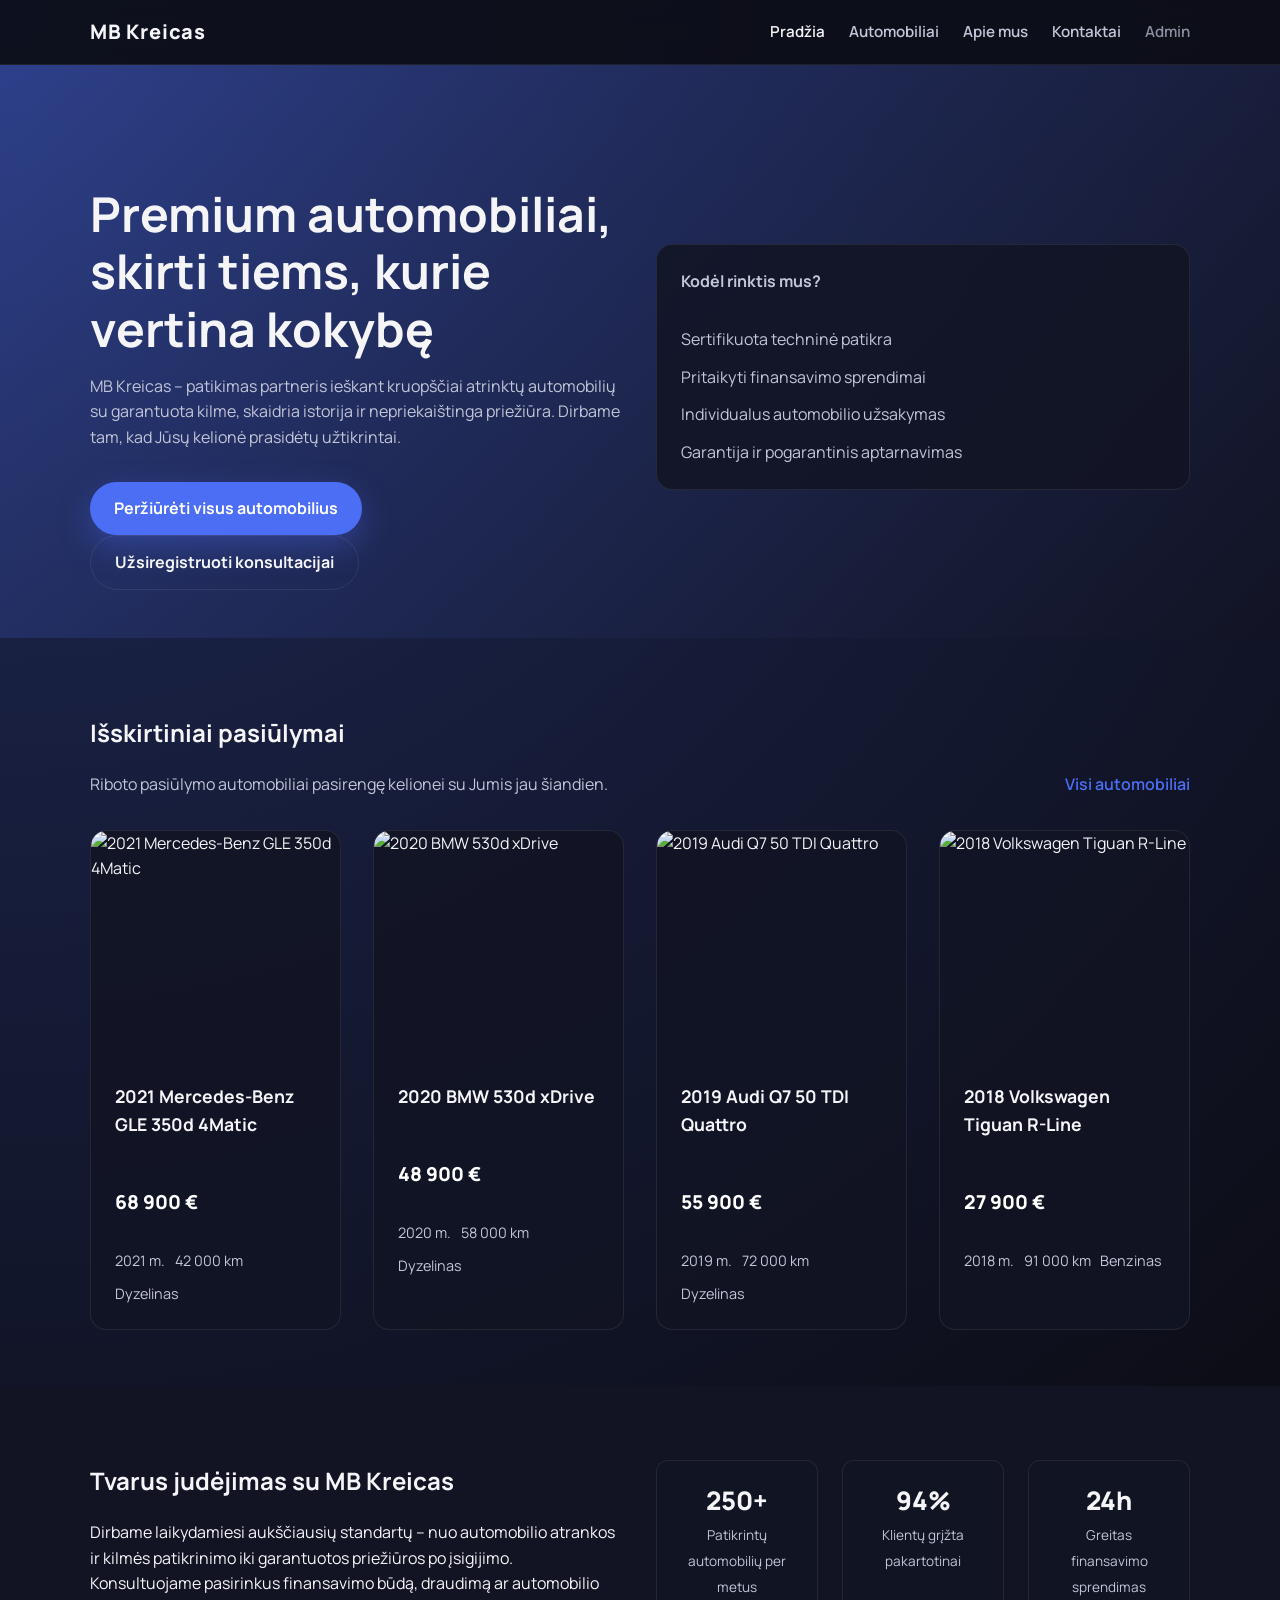
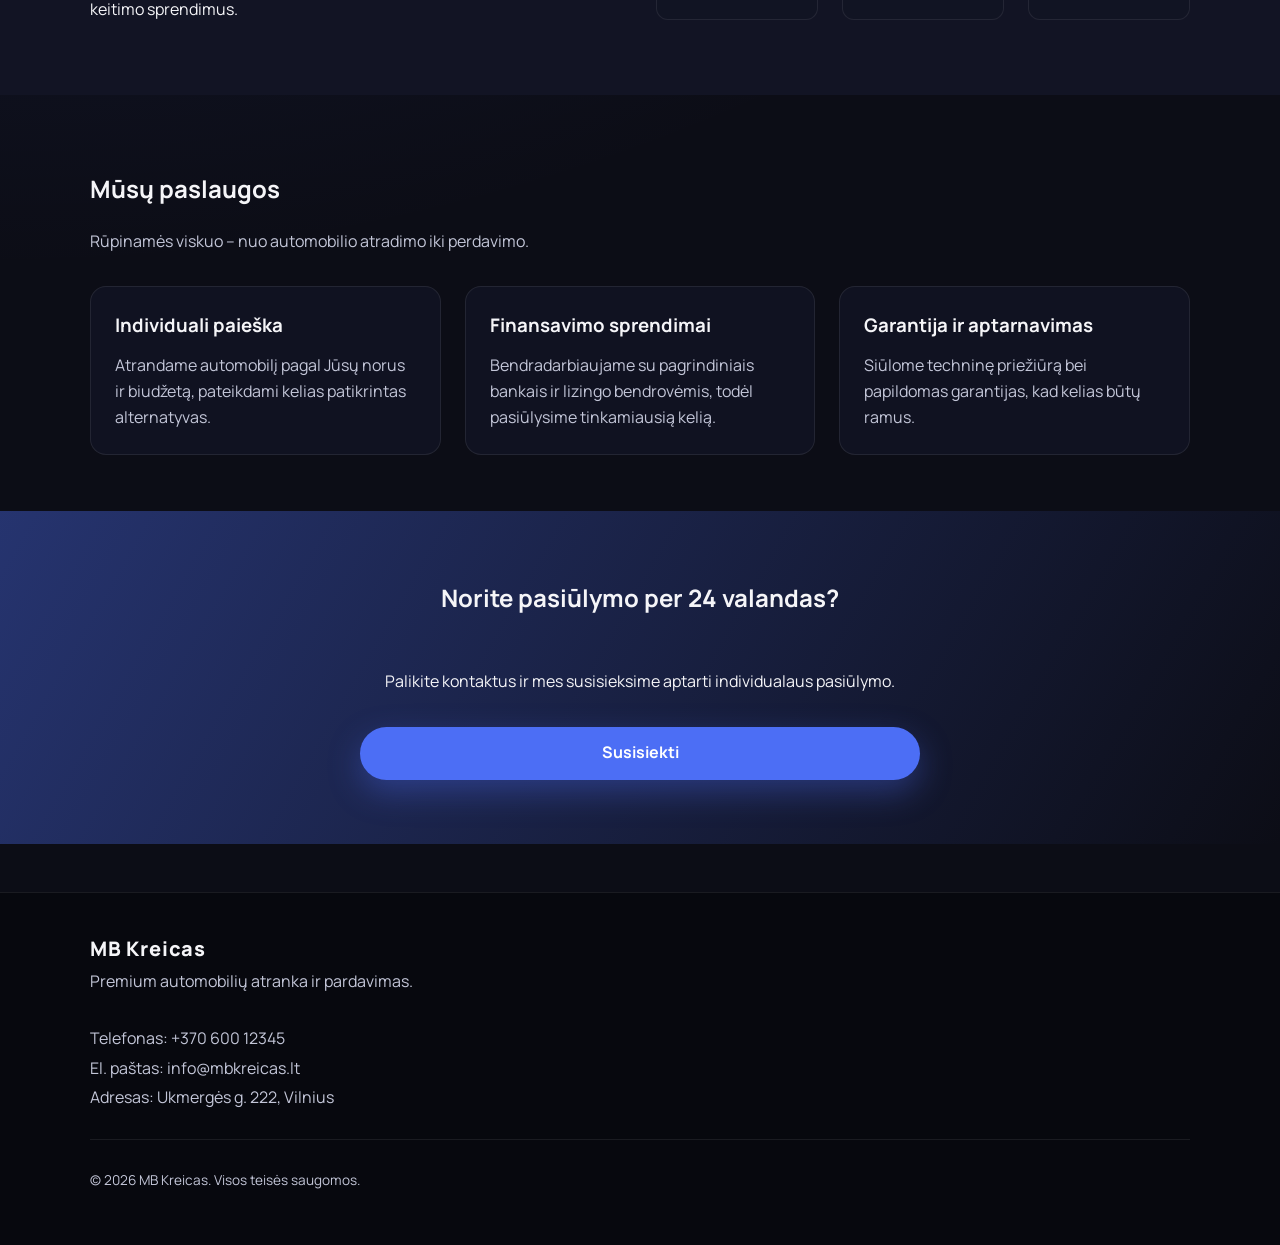
==== index.html @ b0333530 "Sukurti MB Kreicas automobilių svetainę" ====
<!DOCTYPE html>
<html lang="lt">
<head>
    <meta charset="UTF-8" />
    <meta name="viewport" content="width=device-width, initial-scale=1.0" />
    <title>MB Kreicas | Premium automobiliai</title>
    <link rel="preconnect" href="https://fonts.googleapis.com" />
    <link rel="preconnect" href="https://fonts.gstatic.com" crossorigin />
    <link href="https://fonts.googleapis.com/css2?family=Manrope:wght@300;400;600;700;800&display=swap" rel="stylesheet" />
    <link rel="stylesheet" href="assets/css/style.css" />
</head>
<body>
    <header class="topbar">
        <div class="container nav-container">
            <a class="logo" href="index.html">MB Kreicas</a>
            <button class="nav-toggle" aria-label="Atidaryti meniu">
                <span></span>
                <span></span>
                <span></span>
            </button>
            <nav class="main-nav">
                <a href="index.html" class="active">Pradžia</a>
                <a href="cars.html">Automobiliai</a>
                <a href="about.html">Apie mus</a>
                <a href="contact.html">Kontaktai</a>
                <a href="admin.html" class="admin-link">Admin</a>
            </nav>
        </div>
    </header>

    <main>
        <section class="hero">
            <div class="container hero-content">
                <div>
                    <h1>Premium automobiliai, skirti tiems, kurie vertina kokybę</h1>
                    <p>
                        MB Kreicas – patikimas partneris ieškant kruopščiai atrinktų automobilių su garantuota kilme,
                        skaidria istorija ir nepriekaištinga priežiūra. Dirbame tam, kad Jūsų kelionė prasidėtų užtikrintai.
                    </p>
                    <div class="hero-actions">
                        <a class="btn primary" href="cars.html">Peržiūrėti visus automobilius</a>
                        <a class="btn ghost" href="contact.html">Užsiregistruoti konsultacijai</a>
                    </div>
                </div>
                <div class="hero-card">
                    <p class="hero-card__title">Kodėl rinktis mus?</p>
                    <ul>
                        <li>Sertifikuota techninė patikra</li>
                        <li>Pritaikyti finansavimo sprendimai</li>
                        <li>Individualus automobilio užsakymas</li>
                        <li>Garantija ir pogarantinis aptarnavimas</li>
                    </ul>
                </div>
            </div>
        </section>

        <section class="section" id="featured">
            <div class="container section-header">
                <div>
                    <h2>Išskirtiniai pasiūlymai</h2>
                    <p>Riboto pasiūlymo automobiliai pasirengę kelionei su Jumis jau šiandien.</p>
                </div>
                <a class="link-more" href="cars.html">Visi automobiliai</a>
            </div>
            <div class="container cars-grid" id="featuredCars" aria-live="polite"></div>
        </section>

        <section class="section section--alt">
            <div class="container highlight">
                <div>
                    <h2>Tvarus judėjimas su MB Kreicas</h2>
                    <p>
                        Dirbame laikydamiesi aukščiausių standartų – nuo automobilio atrankos ir kilmės patikrinimo
                        iki garantuotos priežiūros po įsigijimo. Konsultuojame pasirinkus finansavimo būdą, draudimą
                        ar automobilio keitimo sprendimus.
                    </p>
                </div>
                <div class="stats">
                    <div class="stat">
                        <span class="stat__value">250+</span>
                        <span class="stat__label">Patikrintų automobilių per metus</span>
                    </div>
                    <div class="stat">
                        <span class="stat__value">94%</span>
                        <span class="stat__label">Klientų grįžta pakartotinai</span>
                    </div>
                    <div class="stat">
                        <span class="stat__value">24h</span>
                        <span class="stat__label">Greitas finansavimo sprendimas</span>
                    </div>
                </div>
            </div>
        </section>

        <section class="section" id="services">
            <div class="container section-header">
                <div>
                    <h2>Mūsų paslaugos</h2>
                    <p>Rūpinamės viskuo – nuo automobilio atradimo iki perdavimo.</p>
                </div>
            </div>
            <div class="container services-grid">
                <article class="service-card">
                    <h3>Individuali paieška</h3>
                    <p>Atrandame automobilį pagal Jūsų norus ir biudžetą, pateikdami kelias patikrintas alternatyvas.</p>
                </article>
                <article class="service-card">
                    <h3>Finansavimo sprendimai</h3>
                    <p>Bendradarbiaujame su pagrindiniais bankais ir lizingo bendrovėmis, todėl pasiūlysime tinkamiausią kelią.</p>
                </article>
                <article class="service-card">
                    <h3>Garantija ir aptarnavimas</h3>
                    <p>Siūlome techninę priežiūrą bei papildomas garantijas, kad kelias būtų ramus.</p>
                </article>
            </div>
        </section>

        <section class="cta">
            <div class="container cta-content">
                <h2>Norite pasiūlymo per 24 valandas?</h2>
                <p>Palikite kontaktus ir mes susisieksime aptarti individualaus pasiūlymo.</p>
                <a class="btn primary" href="contact.html">Susisiekti</a>
            </div>
        </section>
    </main>

    <footer class="footer">
        <div class="container footer-content">
            <div>
                <a class="logo" href="index.html">MB Kreicas</a>
                <p class="footer-text">Premium automobilių atranka ir pardavimas.</p>
            </div>
            <div>
                <p class="footer-text">Telefonas: <a href="tel:+37060012345">+370 600 12345</a></p>
                <p class="footer-text">El. paštas: <a href="mailto:info@mbkreicas.lt">info@mbkreicas.lt</a></p>
                <p class="footer-text">Adresas: Ukmergės g. 222, Vilnius</p>
            </div>
            <div class="footer-bottom">
                <p>© <span id="year"></span> MB Kreicas. Visos teisės saugomos.</p>
            </div>
        </div>
    </footer>

    <script src="assets/js/util.js"></script>
    <script src="assets/js/nav.js"></script>
    <script src="assets/js/dataService.js"></script>
    <script src="assets/js/home.js"></script>
</body>
</html>
---- assets/css/style.css ----
:root {
    --bg: #0c0d16;
    --bg-alt: #121424;
    --accent: #4c6ef5;
    --accent-soft: rgba(76, 110, 245, 0.12);
    --text: #f5f5f8;
    --text-muted: #c3c6d8;
    --card-bg: rgba(18, 20, 36, 0.85);
    --border: rgba(255, 255, 255, 0.08);
    --danger: #ff6b6b;
    font-size: 16px;
}

* {
    box-sizing: border-box;
}

body {
    margin: 0;
    font-family: 'Manrope', system-ui, -apple-system, BlinkMacSystemFont, 'Segoe UI', sans-serif;
    background: radial-gradient(circle at top left, rgba(76, 110, 245, 0.3), transparent 60%), var(--bg);
    color: var(--text);
    line-height: 1.6;
}

a {
    color: inherit;
    text-decoration: none;
}

a:hover,
button:hover {
    cursor: pointer;
}

img {
    max-width: 100%;
    display: block;
}

.container {
    width: min(1100px, 92vw);
    margin: 0 auto;
}

.topbar {
    position: sticky;
    top: 0;
    z-index: 10;
    background: rgba(12, 13, 22, 0.88);
    backdrop-filter: blur(12px);
    border-bottom: 1px solid var(--border);
}

.nav-container {
    display: flex;
    align-items: center;
    justify-content: space-between;
    padding: 1rem 0;
}

.logo {
    font-weight: 800;
    font-size: 1.25rem;
    letter-spacing: 0.04em;
}

.nav-toggle {
    display: flex;
    flex-direction: column;
    gap: 0.35rem;
    background: transparent;
    border: 0;
    padding: 0.25rem;
}

.nav-toggle span {
    width: 1.75rem;
    height: 2px;
    background: var(--text);
    transition: transform 0.3s ease, opacity 0.3s ease;
}

.main-nav {
    position: fixed;
    inset: 0 0 auto 0;
    background: rgba(12, 13, 22, 0.95);
    padding: 5rem 2rem 2rem;
    display: flex;
    flex-direction: column;
    gap: 1rem;
    transform: translateY(-100%);
    transition: transform 0.35s ease;
}

.main-nav a {
    font-weight: 600;
    font-size: 1.1rem;
    color: var(--text-muted);
}

.main-nav a.active,
.main-nav a:hover {
    color: var(--text);
}

.main-nav.open {
    transform: translateY(0);
}

.admin-link {
    font-size: 0.95rem;
    opacity: 0.7;
}

.hero {
    padding: 5rem 0 3rem;
    background: linear-gradient(135deg, rgba(76, 110, 245, 0.32), rgba(18, 20, 36, 0.85));
}

.hero-content {
    display: grid;
    gap: 2rem;
}

.hero h1 {
    font-size: clamp(2rem, 5vw, 3rem);
    margin-bottom: 1rem;
    line-height: 1.2;
}

.hero p {
    margin: 0 0 2rem;
    color: var(--text-muted);
}

.hero-card {
    padding: 1.5rem;
    border-radius: 1rem;
    background: var(--card-bg);
    border: 1px solid var(--border);
}

.hero-card__title {
    font-weight: 700;
    margin-bottom: 1rem;
}

.hero-card ul {
    margin: 0;
    padding: 0;
    list-style: none;
    display: grid;
    gap: 0.75rem;
    color: var(--text-muted);
}

.btn {
    display: inline-flex;
    align-items: center;
    justify-content: center;
    gap: 0.5rem;
    padding: 0.85rem 1.5rem;
    border-radius: 999px;
    font-weight: 700;
    transition: transform 0.3s ease, box-shadow 0.3s ease;
}

.btn.primary {
    background: var(--accent);
    color: #fff;
    box-shadow: 0 12px 32px rgba(76, 110, 245, 0.35);
}

.btn.primary:hover {
    transform: translateY(-2px);
    box-shadow: 0 18px 36px rgba(76, 110, 245, 0.4);
}

.btn.ghost {
    background: transparent;
    color: var(--text);
    border: 1px solid var(--border);
}

.btn.ghost:hover {
    border-color: rgba(255, 255, 255, 0.25);
}

.btn.ghost.danger {
    color: var(--danger);
    border-color: rgba(255, 107, 107, 0.4);
}

.section {
    padding: 3.5rem 0;
}

.section--alt {
    background: var(--bg-alt);
}

.section-header {
    display: flex;
    justify-content: space-between;
    align-items: flex-end;
    gap: 1.5rem;
    margin-bottom: 2rem;
}

.section-header p {
    color: var(--text-muted);
    margin: 0.5rem 0 0;
}

.link-more {
    color: var(--accent);
    font-weight: 600;
}

.cars-grid {
    display: grid;
    grid-template-columns: repeat(auto-fit, minmax(250px, 1fr));
    gap: 1.5rem;
}

.car-card {
    background: var(--card-bg);
    border: 1px solid var(--border);
    border-radius: 1rem;
    overflow: hidden;
    display: flex;
    flex-direction: column;
    transition: transform 0.25s ease, box-shadow 0.25s ease;
}

.car-card:hover {
    transform: translateY(-6px);
    box-shadow: 0 18px 40px rgba(0, 0, 0, 0.35);
}

.car-card img {
    width: 100%;
    height: 180px;
    object-fit: cover;
}

.car-card__body {
    padding: 1.5rem;
    display: grid;
    gap: 0.75rem;
}

.car-card__title {
    font-weight: 700;
    font-size: 1.1rem;
}

.car-card__meta {
    display: flex;
    flex-wrap: wrap;
    gap: 0.6rem;
    color: var(--text-muted);
    font-size: 0.9rem;
}

.car-card__price {
    font-weight: 800;
    font-size: 1.2rem;
    color: #fff;
}

.highlight {
    display: grid;
    gap: 2rem;
}

.stats {
    display: grid;
    grid-template-columns: repeat(auto-fit, minmax(120px, 1fr));
    gap: 1rem;
}

.stat {
    background: var(--card-bg);
    border-radius: 0.75rem;
    padding: 1.25rem;
    text-align: center;
    border: 1px solid var(--border);
}

.stat__value {
    display: block;
    font-size: 1.6rem;
    font-weight: 800;
}

.stat__label {
    color: var(--text-muted);
    font-size: 0.85rem;
}

.services-grid {
    display: grid;
    gap: 1.5rem;
}

.service-card {
    background: var(--card-bg);
    border-radius: 1rem;
    padding: 1.5rem;
    border: 1px solid var(--border);
}

.service-card h3 {
    margin: 0 0 0.75rem;
}

.service-card p {
    margin: 0;
    color: var(--text-muted);
}

.cta {
    padding: 3rem 0 4rem;
    background: linear-gradient(120deg, rgba(76, 110, 245, 0.4), rgba(12, 13, 22, 0.9));
}

.cta-content {
    text-align: center;
    display: grid;
    gap: 1rem;
}

.page-hero {
    padding: 4rem 0 2rem;
    border-bottom: 1px solid var(--border);
    background: linear-gradient(135deg, rgba(76, 110, 245, 0.2), rgba(12, 13, 22, 0.8));
}

.page-hero p {
    color: var(--text-muted);
}

.filters {
    display: grid;
    gap: 1.5rem;
    margin-bottom: 2rem;
}

.search-box,
.select {
    display: grid;
    gap: 0.4rem;
}

.search-box input,
.select select,
.contact-form input,
.contact-form textarea,
.admin-form input,
.admin-form textarea {
    border-radius: 0.75rem;
    padding: 0.85rem 1rem;
    border: 1px solid var(--border);
    background: rgba(255, 255, 255, 0.05);
    color: var(--text);
    font: inherit;
}

.search-box input:focus,
.select select:focus,
.contact-form input:focus,
.contact-form textarea:focus,
.admin-form input:focus,
.admin-form textarea:focus {
    outline: 2px solid rgba(76, 110, 245, 0.5);
    outline-offset: 2px;
}

.filters-row {
    display: grid;
    gap: 1rem;
    grid-template-columns: repeat(auto-fit, minmax(150px, 1fr));
}

.contact-grid,
.admin-grid,
.about-grid,
.two-col {
    display: grid;
    gap: 2rem;
}

.contact-card,
.admin-card {
    background: var(--card-bg);
    border-radius: 1rem;
    padding: 1.75rem;
    border: 1px solid var(--border);
}

.contact-card ul {
    list-style: none;
    padding: 0;
    margin: 0;
    display: grid;
    gap: 0.8rem;
    color: var(--text-muted);
}

.form-note {
    margin-top: 0.75rem;
    font-size: 0.85rem;
    color: var(--text-muted);
}

.map-card {
    background: var(--card-bg);
    border-radius: 1rem;
    padding: 2rem;
    border: 1px solid var(--border);
    display: grid;
    gap: 1rem;
}

.map-placeholder {
    background: rgba(76, 110, 245, 0.1);
    border: 1px dashed rgba(76, 110, 245, 0.4);
    border-radius: 1rem;
    padding: 2rem;
    text-align: center;
    color: var(--text-muted);
}

.about-highlight {
    background: var(--card-bg);
    border-radius: 1rem;
    padding: 1.5rem;
    border: 1px solid var(--border);
}

.about-highlight ul {
    list-style: none;
    margin: 0;
    padding: 0;
    display: grid;
    gap: 0.75rem;
}

.about-highlight span {
    font-weight: 800;
    color: var(--accent);
}

.team-card {
    background: var(--card-bg);
    border-radius: 1rem;
    padding: 1.5rem;
    border: 1px solid var(--border);
}

.timeline {
    display: grid;
    gap: 1.5rem;
}

.timeline-item {
    border-left: 2px solid var(--accent);
    padding-left: 1.5rem;
}

.timeline-year {
    font-weight: 800;
    margin-bottom: 0.25rem;
}

.footer {
    padding: 2.5rem 0;
    background: rgba(7, 8, 14, 0.95);
    border-top: 1px solid var(--border);
    margin-top: 3rem;
}

.footer-content {
    display: grid;
    gap: 1.5rem;
}

.footer-text {
    color: var(--text-muted);
    margin: 0.25rem 0;
}

.footer-bottom {
    border-top: 1px solid var(--border);
    padding-top: 1rem;
    color: var(--text-muted);
    font-size: 0.85rem;
}

.car-details {
    display: grid;
    gap: 2rem;
}

.gallery {
    display: grid;
    gap: 1rem;
}

.gallery-main {
    border-radius: 1rem;
    overflow: hidden;
    border: 1px solid var(--border);
    background: rgba(255, 255, 255, 0.05);
}

.gallery-main img {
    width: 100%;
    aspect-ratio: 16 / 9;
    object-fit: cover;
}

.gallery-thumbs {
    display: grid;
    grid-template-columns: repeat(auto-fit, minmax(100px, 1fr));
    gap: 0.75rem;
}

.gallery-thumbs button {
    border: 0;
    padding: 0;
    background: transparent;
    border-radius: 0.75rem;
    overflow: hidden;
    border: 2px solid transparent;
    transition: border 0.3s ease;
}

.gallery-thumbs button.active,
.gallery-thumbs button:hover {
    border-color: var(--accent);
}

.gallery-thumbs img {
    width: 100%;
    height: 72px;
    object-fit: cover;
}

.car-specs {
    display: grid;
    gap: 1rem;
}

.spec-grid {
    display: grid;
    grid-template-columns: repeat(auto-fit, minmax(150px, 1fr));
    gap: 1rem;
}

.spec-item {
    background: var(--card-bg);
    border-radius: 0.9rem;
    padding: 1rem;
    border: 1px solid var(--border);
}

.spec-item span {
    display: block;
    color: var(--text-muted);
    font-size: 0.85rem;
}

.spec-item strong {
    font-size: 1rem;
    font-weight: 700;
}

.features-list {
    list-style: none;
    padding: 0;
    margin: 0;
    display: grid;
    gap: 0.6rem;
}

.features-list li {
    padding: 0.65rem 0.85rem;
    border-radius: 999px;
    background: var(--accent-soft);
    color: var(--text);
}

.admin-actions {
    display: flex;
    flex-wrap: wrap;
    gap: 0.75rem;
    margin-bottom: 1.5rem;
}

.btn-upload {
    position: relative;
    overflow: hidden;
}

.admin-list {
    display: grid;
    gap: 1rem;
}

.admin-item {
    border: 1px solid var(--border);
    border-radius: 0.85rem;
    padding: 1rem;
    background: rgba(255, 255, 255, 0.03);
    display: grid;
    gap: 0.5rem;
}

.admin-item__title {
    font-weight: 700;
}

.admin-item__meta {
    color: var(--text-muted);
    font-size: 0.9rem;
}

.admin-item__actions {
    display: flex;
    gap: 0.5rem;
}

.admin-item__actions button {
    flex: 1;
    padding: 0.6rem;
    border-radius: 0.75rem;
    border: 1px solid var(--border);
    background: transparent;
    color: var(--text);
}

.admin-item__actions button.delete {
    color: var(--danger);
    border-color: rgba(255, 107, 107, 0.4);
}

[data-empty] {
    text-align: center;
    color: var(--text-muted);
}

/* Utility */
.hidden {
    display: none !important;
}

@media (min-width: 720px) {
    .nav-toggle {
        display: none;
    }

    .main-nav {
        position: static;
        flex-direction: row;
        background: transparent;
        padding: 0;
        gap: 1.5rem;
        transform: none;
    }

    .main-nav a {
        font-size: 0.95rem;
    }

    .hero-content {
        grid-template-columns: repeat(2, minmax(0, 1fr));
        align-items: center;
    }

    .highlight {
        grid-template-columns: repeat(2, minmax(0, 1fr));
        align-items: center;
    }

    .services-grid {
        grid-template-columns: repeat(3, minmax(0, 1fr));
    }

    .cta-content {
        max-width: 560px;
        margin: 0 auto;
    }

    .contact-grid,
    .admin-grid {
        grid-template-columns: repeat(2, minmax(0, 1fr));
    }

    .about-grid {
        grid-template-columns: 2fr 1fr;
    }

    .two-col {
        grid-template-columns: repeat(2, minmax(0, 1fr));
    }

    .car-details {
        grid-template-columns: 3fr 2fr;
    }
}

@media (min-width: 1024px) {
    .cars-grid {
        gap: 2rem;
    }

    .car-card img {
        height: 210px;
    }

    .gallery-thumbs img {
        height: 84px;
    }

    .stats {
        gap: 1.5rem;
    }
}
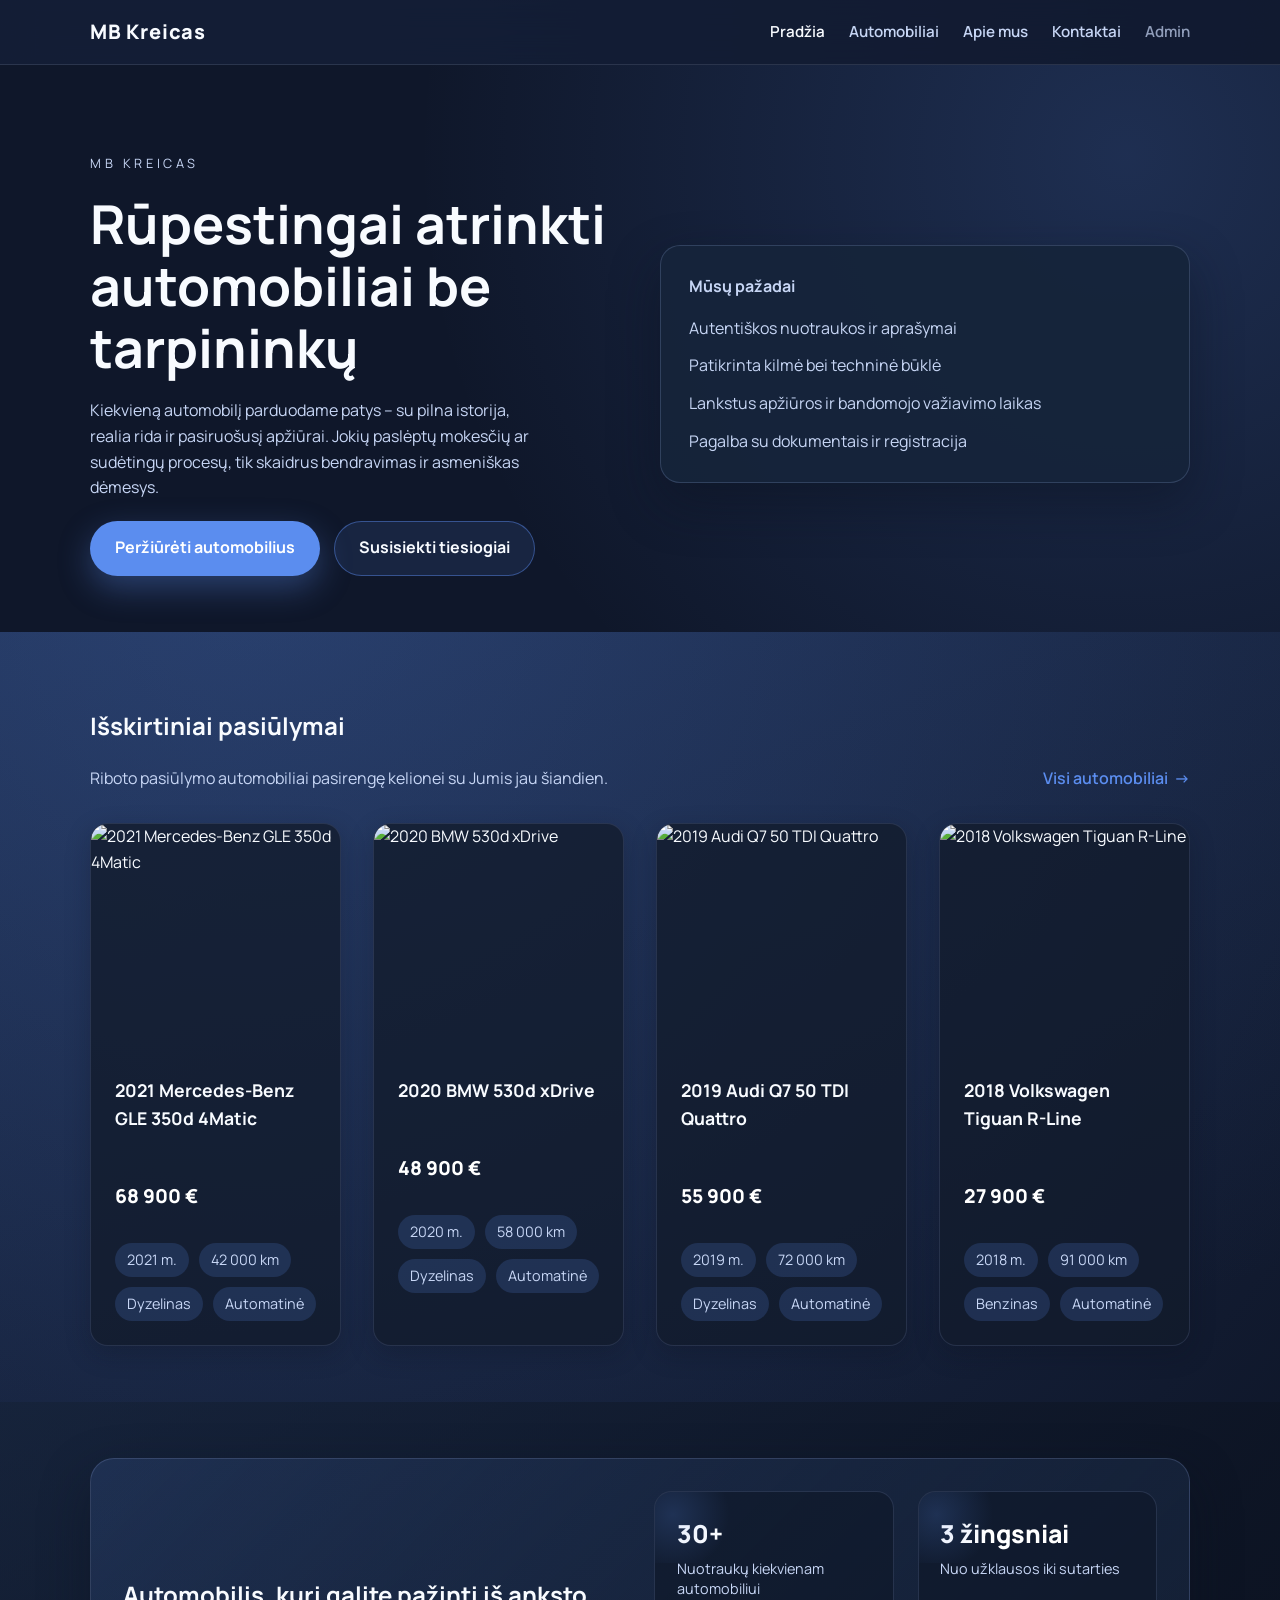
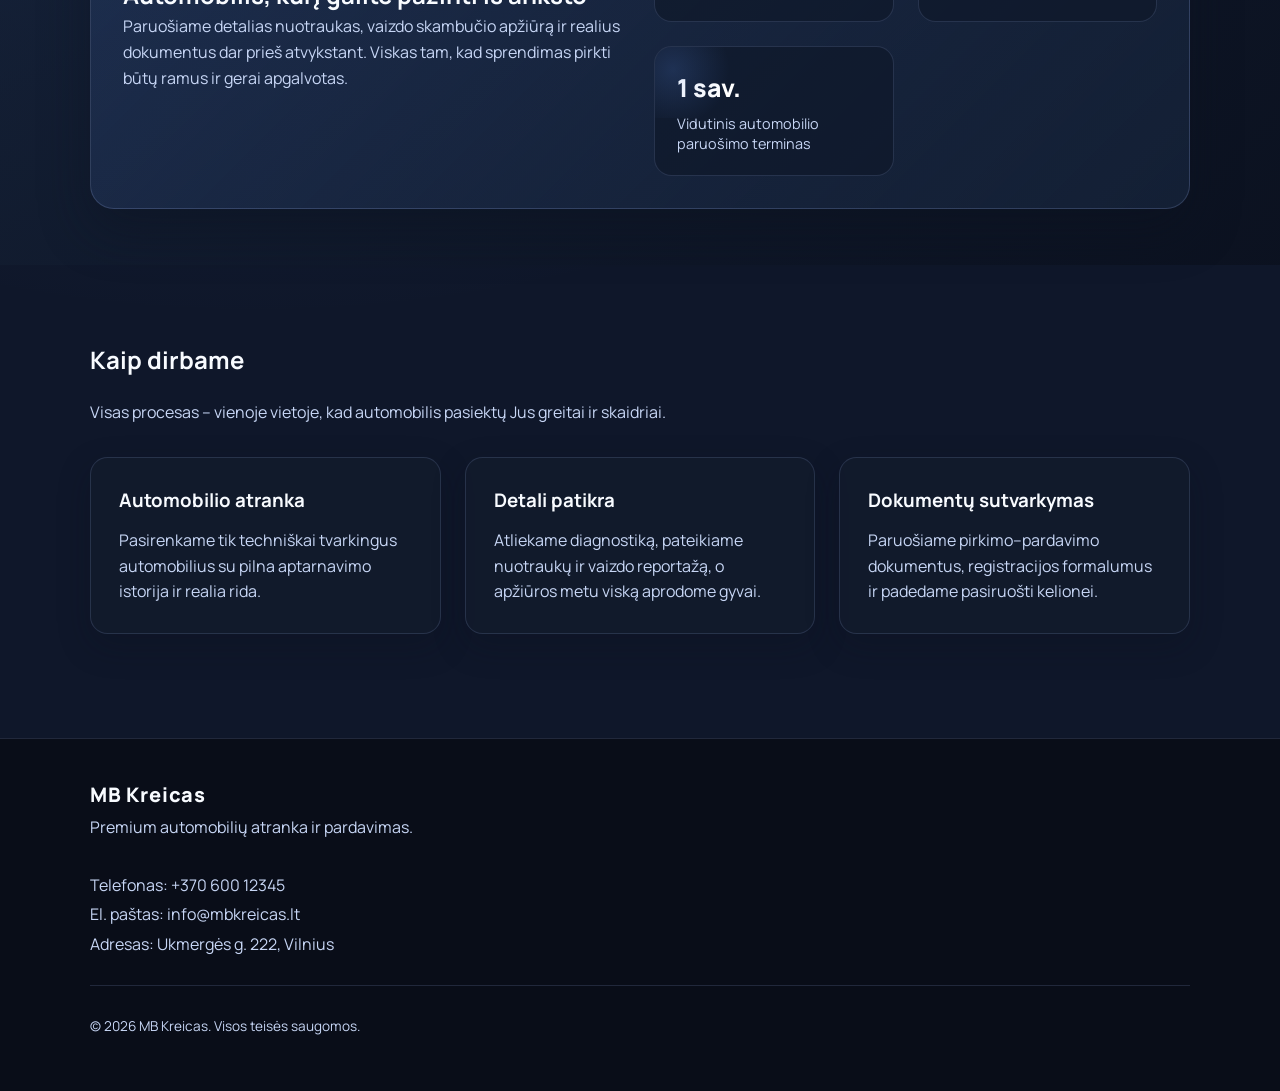
==== commit 7600c260: "Atnaujinti MB Kreicas svetainę" ====
--- a/index.html
+++ b/index.html
@@ -31,24 +31,25 @@
     <main>
         <section class="hero">
             <div class="container hero-content">
-                <div>
-                    <h1>Premium automobiliai, skirti tiems, kurie vertina kokybę</h1>
+                <div class="hero-copy">
+                    <p class="eyebrow">MB Kreicas</p>
+                    <h1>Rūpestingai atrinkti automobiliai be tarpininkų</h1>
                     <p>
-                        MB Kreicas – patikimas partneris ieškant kruopščiai atrinktų automobilių su garantuota kilme,
-                        skaidria istorija ir nepriekaištinga priežiūra. Dirbame tam, kad Jūsų kelionė prasidėtų užtikrintai.
+                        Kiekvieną automobilį parduodame patys – su pilna istorija, realia rida ir pasiruošusį apžiūrai.
+                        Jokių paslėptų mokesčių ar sudėtingų procesų, tik skaidrus bendravimas ir asmeniškas dėmesys.
                     </p>
                     <div class="hero-actions">
-                        <a class="btn primary" href="cars.html">Peržiūrėti visus automobilius</a>
-                        <a class="btn ghost" href="contact.html">Užsiregistruoti konsultacijai</a>
+                        <a class="btn primary" href="cars.html">Peržiūrėti automobilius</a>
+                        <a class="btn secondary" href="contact.html">Susisiekti tiesiogiai</a>
                     </div>
                 </div>
                 <div class="hero-card">
-                    <p class="hero-card__title">Kodėl rinktis mus?</p>
+                    <p class="hero-card__title">Mūsų pažadai</p>
                     <ul>
-                        <li>Sertifikuota techninė patikra</li>
-                        <li>Pritaikyti finansavimo sprendimai</li>
-                        <li>Individualus automobilio užsakymas</li>
-                        <li>Garantija ir pogarantinis aptarnavimas</li>
+                        <li>Autentiškos nuotraukos ir aprašymai</li>
+                        <li>Patikrinta kilmė bei techninė būklė</li>
+                        <li>Lankstus apžiūros ir bandomojo važiavimo laikas</li>
+                        <li>Pagalba su dokumentais ir registracija</li>
                     </ul>
                 </div>
             </div>
@@ -68,25 +69,24 @@
         <section class="section section--alt">
             <div class="container highlight">
                 <div>
-                    <h2>Tvarus judėjimas su MB Kreicas</h2>
+                    <h2>Automobilis, kurį galite pažinti iš anksto</h2>
                     <p>
-                        Dirbame laikydamiesi aukščiausių standartų – nuo automobilio atrankos ir kilmės patikrinimo
-                        iki garantuotos priežiūros po įsigijimo. Konsultuojame pasirinkus finansavimo būdą, draudimą
-                        ar automobilio keitimo sprendimus.
+                        Paruošiame detalias nuotraukas, vaizdo skambučio apžiūrą ir realius dokumentus dar prieš atvykstant.
+                        Viskas tam, kad sprendimas pirkti būtų ramus ir gerai apgalvotas.
                     </p>
                 </div>
                 <div class="stats">
                     <div class="stat">
-                        <span class="stat__value">250+</span>
-                        <span class="stat__label">Patikrintų automobilių per metus</span>
+                        <span class="stat__value">30+</span>
+                        <span class="stat__label">Nuotraukų kiekvienam automobiliui</span>
                     </div>
                     <div class="stat">
-                        <span class="stat__value">94%</span>
-                        <span class="stat__label">Klientų grįžta pakartotinai</span>
+                        <span class="stat__value">3 žingsniai</span>
+                        <span class="stat__label">Nuo užklausos iki sutarties</span>
                     </div>
                     <div class="stat">
-                        <span class="stat__value">24h</span>
-                        <span class="stat__label">Greitas finansavimo sprendimas</span>
+                        <span class="stat__value">1 sav.</span>
+                        <span class="stat__label">Vidutinis automobilio paruošimo terminas</span>
                     </div>
                 </div>
             </div>
@@ -95,31 +95,23 @@
         <section class="section" id="services">
             <div class="container section-header">
                 <div>
-                    <h2>Mūsų paslaugos</h2>
-                    <p>Rūpinamės viskuo – nuo automobilio atradimo iki perdavimo.</p>
+                    <h2>Kaip dirbame</h2>
+                    <p>Visas procesas – vienoje vietoje, kad automobilis pasiektų Jus greitai ir skaidriai.</p>
                 </div>
             </div>
             <div class="container services-grid">
                 <article class="service-card">
-                    <h3>Individuali paieška</h3>
-                    <p>Atrandame automobilį pagal Jūsų norus ir biudžetą, pateikdami kelias patikrintas alternatyvas.</p>
+                    <h3>Automobilio atranka</h3>
+                    <p>Pasirenkame tik techniškai tvarkingus automobilius su pilna aptarnavimo istorija ir realia rida.</p>
                 </article>
                 <article class="service-card">
-                    <h3>Finansavimo sprendimai</h3>
-                    <p>Bendradarbiaujame su pagrindiniais bankais ir lizingo bendrovėmis, todėl pasiūlysime tinkamiausią kelią.</p>
+                    <h3>Detali patikra</h3>
+                    <p>Atliekame diagnostiką, pateikiame nuotraukų ir vaizdo reportažą, o apžiūros metu viską aprodome gyvai.</p>
                 </article>
                 <article class="service-card">
-                    <h3>Garantija ir aptarnavimas</h3>
-                    <p>Siūlome techninę priežiūrą bei papildomas garantijas, kad kelias būtų ramus.</p>
+                    <h3>Dokumentų sutvarkymas</h3>
+                    <p>Paruošiame pirkimo–pardavimo dokumentus, registracijos formalumus ir padedame pasiruošti kelionei.</p>
                 </article>
-            </div>
-        </section>
-
-        <section class="cta">
-            <div class="container cta-content">
-                <h2>Norite pasiūlymo per 24 valandas?</h2>
-                <p>Palikite kontaktus ir mes susisieksime aptarti individualaus pasiūlymo.</p>
-                <a class="btn primary" href="contact.html">Susisiekti</a>
             </div>
         </section>
     </main>
--- a/assets/css/style.css
+++ b/assets/css/style.css
@@ -1,12 +1,15 @@
 :root {
-    --bg: #0c0d16;
-    --bg-alt: #121424;
-    --accent: #4c6ef5;
-    --accent-soft: rgba(76, 110, 245, 0.12);
-    --text: #f5f5f8;
-    --text-muted: #c3c6d8;
-    --card-bg: rgba(18, 20, 36, 0.85);
-    --border: rgba(255, 255, 255, 0.08);
+    --bg: #0f172a;
+    --bg-alt: #152238;
+    --accent: #5b8def;
+    --accent-strong: #3b6ee8;
+    --accent-soft: rgba(91, 141, 239, 0.18);
+    --text: #f8fbff;
+    --text-muted: #c7d6f5;
+    --card-bg: rgba(18, 28, 44, 0.78);
+    --card-strong: rgba(22, 36, 58, 0.95);
+    --border: rgba(131, 151, 199, 0.2);
+    --shadow: 0 20px 50px rgba(11, 18, 31, 0.45);
     --danger: #ff6b6b;
     font-size: 16px;
 }
@@ -18,9 +21,16 @@
 body {
     margin: 0;
     font-family: 'Manrope', system-ui, -apple-system, BlinkMacSystemFont, 'Segoe UI', sans-serif;
-    background: radial-gradient(circle at top left, rgba(76, 110, 245, 0.3), transparent 60%), var(--bg);
+    background:
+        radial-gradient(circle at 20% 20%, rgba(91, 141, 239, 0.25), transparent 58%),
+        linear-gradient(160deg, rgba(48, 76, 130, 0.5), transparent 55%),
+        var(--bg);
     color: var(--text);
     line-height: 1.6;
+}
+
+body.no-scroll {
+    overflow: hidden;
 }
 
 a {
@@ -47,9 +57,9 @@
     position: sticky;
     top: 0;
     z-index: 10;
-    background: rgba(12, 13, 22, 0.88);
-    backdrop-filter: blur(12px);
-    border-bottom: 1px solid var(--border);
+    background: rgba(15, 23, 42, 0.82);
+    backdrop-filter: blur(16px);
+    border-bottom: 1px solid rgba(148, 163, 184, 0.18);
 }
 
 .nav-container {
@@ -84,7 +94,7 @@
 .main-nav {
     position: fixed;
     inset: 0 0 auto 0;
-    background: rgba(12, 13, 22, 0.95);
+    background: rgba(15, 24, 40, 0.96);
     padding: 5rem 2rem 2rem;
     display: flex;
     flex-direction: column;
@@ -114,36 +124,63 @@
 }
 
 .hero {
-    padding: 5rem 0 3rem;
-    background: linear-gradient(135deg, rgba(76, 110, 245, 0.32), rgba(18, 20, 36, 0.85));
+    padding: 5.5rem 0 3.5rem;
+    background:
+        radial-gradient(circle at 88% 16%, rgba(91, 141, 239, 0.2), transparent 58%),
+        var(--bg);
 }
 
 .hero-content {
     display: grid;
-    gap: 2rem;
+    gap: 2.5rem;
+    align-items: center;
+}
+
+.hero-copy {
+    display: grid;
+    gap: 1.25rem;
+}
+
+.hero-copy .eyebrow {
+    text-transform: uppercase;
+    letter-spacing: 0.28em;
+    font-size: 0.8rem;
+    color: var(--text-muted);
+    margin: 0;
 }
 
 .hero h1 {
-    font-size: clamp(2rem, 5vw, 3rem);
-    margin-bottom: 1rem;
-    line-height: 1.2;
+    font-size: clamp(2.1rem, 5vw, 3.35rem);
+    margin: 0;
+    line-height: 1.15;
 }
 
 .hero p {
-    margin: 0 0 2rem;
-    color: var(--text-muted);
+    margin: 0;
+    color: var(--text-muted);
+    max-width: 45ch;
+}
+
+.hero-actions {
+    display: flex;
+    flex-wrap: wrap;
+    gap: 0.85rem;
 }
 
 .hero-card {
-    padding: 1.5rem;
-    border-radius: 1rem;
-    background: var(--card-bg);
-    border: 1px solid var(--border);
+    padding: 1.75rem;
+    border-radius: 1.25rem;
+    background: var(--card-strong);
+    border: 1px solid rgba(132, 151, 201, 0.25);
+    box-shadow: var(--shadow);
+    display: grid;
+    gap: 1rem;
 }
 
 .hero-card__title {
     font-weight: 700;
-    margin-bottom: 1rem;
+    margin: 0;
+    color: #fff;
 }
 
 .hero-card ul {
@@ -163,18 +200,31 @@
     padding: 0.85rem 1.5rem;
     border-radius: 999px;
     font-weight: 700;
-    transition: transform 0.3s ease, box-shadow 0.3s ease;
+    transition: transform 0.3s ease, box-shadow 0.3s ease, background 0.3s ease;
+    border: 1px solid transparent;
 }
 
 .btn.primary {
     background: var(--accent);
     color: #fff;
-    box-shadow: 0 12px 32px rgba(76, 110, 245, 0.35);
+    box-shadow: 0 12px 32px rgba(91, 141, 239, 0.35);
 }
 
 .btn.primary:hover {
     transform: translateY(-2px);
-    box-shadow: 0 18px 36px rgba(76, 110, 245, 0.4);
+    box-shadow: 0 18px 38px rgba(91, 141, 239, 0.45);
+}
+
+.btn.secondary {
+    background: rgba(91, 141, 239, 0.12);
+    color: var(--text);
+    border-color: rgba(91, 141, 239, 0.45);
+}
+
+.btn.secondary:hover {
+    transform: translateY(-2px);
+    background: rgba(91, 141, 239, 0.2);
+    box-shadow: 0 12px 28px rgba(91, 141, 239, 0.25);
 }
 
 .btn.ghost {
@@ -197,7 +247,7 @@
 }
 
 .section--alt {
-    background: var(--bg-alt);
+    background: linear-gradient(135deg, rgba(21, 34, 56, 0.72), rgba(11, 17, 31, 0.9));
 }
 
 .section-header {
@@ -216,6 +266,18 @@
 .link-more {
     color: var(--accent);
     font-weight: 600;
+    display: inline-flex;
+    gap: 0.35rem;
+    align-items: center;
+}
+
+.link-more::after {
+    content: '→';
+    transition: transform 0.3s ease;
+}
+
+.link-more:hover::after {
+    transform: translateX(4px);
 }
 
 .cars-grid {
@@ -226,17 +288,18 @@
 
 .car-card {
     background: var(--card-bg);
-    border: 1px solid var(--border);
-    border-radius: 1rem;
+    border: 1px solid rgba(132, 151, 201, 0.18);
+    border-radius: 1.1rem;
     overflow: hidden;
     display: flex;
     flex-direction: column;
     transition: transform 0.25s ease, box-shadow 0.25s ease;
+    box-shadow: 0 8px 24px rgba(10, 16, 28, 0.25);
 }
 
 .car-card:hover {
     transform: translateY(-6px);
-    box-shadow: 0 18px 40px rgba(0, 0, 0, 0.35);
+    box-shadow: var(--shadow);
 }
 
 .car-card img {
@@ -264,6 +327,12 @@
     font-size: 0.9rem;
 }
 
+.car-card__meta span {
+    padding: 0.35rem 0.75rem;
+    border-radius: 999px;
+    background: var(--accent-soft);
+}
+
 .car-card__price {
     font-weight: 800;
     font-size: 1.2rem;
@@ -272,32 +341,61 @@
 
 .highlight {
     display: grid;
-    gap: 2rem;
+    gap: 1.75rem;
+    padding: 2rem;
+    border-radius: 1.5rem;
+    background: linear-gradient(135deg, rgba(91, 141, 239, 0.14), rgba(21, 34, 56, 0.88));
+    border: 1px solid rgba(132, 151, 201, 0.25);
+    box-shadow: var(--shadow);
+}
+
+.highlight h2 {
+    margin: 0;
+}
+
+.highlight p {
+    margin: 0;
+    color: var(--text-muted);
+    max-width: 50ch;
 }
 
 .stats {
     display: grid;
-    grid-template-columns: repeat(auto-fit, minmax(120px, 1fr));
-    gap: 1rem;
+    grid-template-columns: repeat(auto-fit, minmax(180px, 1fr));
+    gap: 1.25rem;
 }
 
 .stat {
-    background: var(--card-bg);
-    border-radius: 0.75rem;
-    padding: 1.25rem;
-    text-align: center;
-    border: 1px solid var(--border);
+    background: rgba(15, 24, 40, 0.65);
+    border-radius: 1.1rem;
+    padding: 1.35rem;
+    border: 1px solid rgba(132, 151, 201, 0.2);
+    position: relative;
+    overflow: hidden;
+}
+
+.stat::after {
+    content: '';
+    position: absolute;
+    inset: -20% 60% 45% -25%;
+    background: radial-gradient(circle, rgba(91, 141, 239, 0.38), transparent 62%);
+    opacity: 0.5;
+    pointer-events: none;
 }
 
 .stat__value {
     display: block;
-    font-size: 1.6rem;
+    font-size: 1.55rem;
     font-weight: 800;
+    color: #fff;
 }
 
 .stat__label {
     color: var(--text-muted);
-    font-size: 0.85rem;
+    font-size: 0.9rem;
+    margin-top: 0.35rem;
+    line-height: 1.4;
+    display: block;
 }
 
 .services-grid {
@@ -307,9 +405,11 @@
 
 .service-card {
     background: var(--card-bg);
-    border-radius: 1rem;
-    padding: 1.5rem;
-    border: 1px solid var(--border);
+    border-radius: 1.1rem;
+    padding: 1.75rem;
+    border: 1px solid rgba(132, 151, 201, 0.2);
+    box-shadow: 0 12px 32px rgba(10, 16, 28, 0.25);
+    transition: transform 0.25s ease, box-shadow 0.25s ease;
 }
 
 .service-card h3 {
@@ -321,21 +421,15 @@
     color: var(--text-muted);
 }
 
-.cta {
-    padding: 3rem 0 4rem;
-    background: linear-gradient(120deg, rgba(76, 110, 245, 0.4), rgba(12, 13, 22, 0.9));
-}
-
-.cta-content {
-    text-align: center;
-    display: grid;
-    gap: 1rem;
+.service-card:hover {
+    transform: translateY(-4px);
+    box-shadow: var(--shadow);
 }
 
 .page-hero {
     padding: 4rem 0 2rem;
-    border-bottom: 1px solid var(--border);
-    background: linear-gradient(135deg, rgba(76, 110, 245, 0.2), rgba(12, 13, 22, 0.8));
+    border-bottom: 1px solid rgba(132, 151, 201, 0.18);
+    background: linear-gradient(135deg, rgba(91, 141, 239, 0.18), rgba(15, 23, 42, 0.88));
 }
 
 .page-hero p {
@@ -346,6 +440,11 @@
     display: grid;
     gap: 1.5rem;
     margin-bottom: 2rem;
+    background: var(--card-bg);
+    padding: 1.5rem;
+    border-radius: 1.2rem;
+    border: 1px solid rgba(132, 151, 201, 0.2);
+    box-shadow: 0 10px 24px rgba(10, 16, 28, 0.2);
 }
 
 .search-box,
@@ -356,8 +455,6 @@
 
 .search-box input,
 .select select,
-.contact-form input,
-.contact-form textarea,
 .admin-form input,
 .admin-form textarea {
     border-radius: 0.75rem;
@@ -370,8 +467,6 @@
 
 .search-box input:focus,
 .select select:focus,
-.contact-form input:focus,
-.contact-form textarea:focus,
 .admin-form input:focus,
 .admin-form textarea:focus {
     outline: 2px solid rgba(76, 110, 245, 0.5);
@@ -395,49 +490,69 @@
 .contact-card,
 .admin-card {
     background: var(--card-bg);
-    border-radius: 1rem;
-    padding: 1.75rem;
-    border: 1px solid var(--border);
-}
-
-.contact-card ul {
+    border-radius: 1.2rem;
+    padding: 1.85rem;
+    border: 1px solid rgba(132, 151, 201, 0.2);
+    box-shadow: 0 12px 32px rgba(10, 16, 28, 0.25);
+}
+
+.contact-list {
     list-style: none;
     padding: 0;
-    margin: 0;
-    display: grid;
-    gap: 0.8rem;
-    color: var(--text-muted);
-}
-
-.form-note {
-    margin-top: 0.75rem;
-    font-size: 0.85rem;
-    color: var(--text-muted);
+    margin: 1.2rem 0 0;
+    display: grid;
+    gap: 1rem;
+}
+
+.contact-list li {
+    display: grid;
+    gap: 0.2rem;
+    color: var(--text-muted);
+}
+
+.contact-list span {
+    text-transform: uppercase;
+    letter-spacing: 0.1em;
+    font-size: 0.75rem;
+    color: rgba(199, 214, 245, 0.75);
+}
+
+.contact-card a {
+    color: #fff;
+    font-weight: 600;
+}
+
+.contact-note {
+    margin-top: 1.25rem;
+    color: var(--text-muted);
+    font-size: 0.9rem;
 }
 
 .map-card {
     background: var(--card-bg);
+    border-radius: 1.2rem;
+    padding: 2rem;
+    border: 1px solid rgba(132, 151, 201, 0.2);
+    display: grid;
+    gap: 1rem;
+    box-shadow: 0 12px 32px rgba(10, 16, 28, 0.25);
+}
+
+.map-placeholder {
+    background: rgba(91, 141, 239, 0.12);
+    border: 1px dashed rgba(91, 141, 239, 0.45);
     border-radius: 1rem;
-    padding: 2rem;
-    border: 1px solid var(--border);
-    display: grid;
-    gap: 1rem;
-}
-
-.map-placeholder {
-    background: rgba(76, 110, 245, 0.1);
-    border: 1px dashed rgba(76, 110, 245, 0.4);
-    border-radius: 1rem;
-    padding: 2rem;
+    padding: 2.25rem;
     text-align: center;
     color: var(--text-muted);
 }
 
 .about-highlight {
     background: var(--card-bg);
-    border-radius: 1rem;
-    padding: 1.5rem;
-    border: 1px solid var(--border);
+    border-radius: 1.2rem;
+    padding: 1.8rem;
+    border: 1px solid rgba(132, 151, 201, 0.2);
+    box-shadow: 0 10px 28px rgba(10, 16, 28, 0.25);
 }
 
 .about-highlight ul {
@@ -445,40 +560,63 @@
     margin: 0;
     padding: 0;
     display: grid;
-    gap: 0.75rem;
+    gap: 1rem;
 }
 
 .about-highlight span {
     font-weight: 800;
+    color: #fff;
+}
+
+.workflow {
+    background: var(--card-bg);
+    border-radius: 1.5rem;
+    padding: 2rem;
+    border: 1px solid rgba(132, 151, 201, 0.25);
+    box-shadow: var(--shadow);
+    display: grid;
+    gap: 1.5rem;
+}
+
+.workflow-steps {
+    list-style: none;
+    margin: 0;
+    padding: 0;
+    display: grid;
+    gap: 1.25rem;
+    counter-reset: workflow;
+}
+
+.workflow-steps li {
+    position: relative;
+    padding: 1.15rem 1.5rem 1.15rem 3.5rem;
+    border-radius: 1.2rem;
+    background: rgba(15, 24, 40, 0.65);
+    border: 1px solid rgba(132, 151, 201, 0.2);
+    color: var(--text-muted);
+}
+
+.workflow-steps li::before {
+    counter-increment: workflow;
+    content: counter(workflow, decimal-leading-zero);
+    position: absolute;
+    left: 1.2rem;
+    top: 1rem;
+    font-weight: 800;
     color: var(--accent);
-}
-
-.team-card {
-    background: var(--card-bg);
-    border-radius: 1rem;
-    padding: 1.5rem;
-    border: 1px solid var(--border);
-}
-
-.timeline {
-    display: grid;
-    gap: 1.5rem;
-}
-
-.timeline-item {
-    border-left: 2px solid var(--accent);
-    padding-left: 1.5rem;
-}
-
-.timeline-year {
-    font-weight: 800;
-    margin-bottom: 0.25rem;
+    font-size: 0.9rem;
+}
+
+.workflow-steps strong {
+    color: #fff;
+    display: block;
+    margin-bottom: 0.35rem;
 }
 
 .footer {
     padding: 2.5rem 0;
-    background: rgba(7, 8, 14, 0.95);
-    border-top: 1px solid var(--border);
+    background: rgba(9, 13, 24, 0.95);
+    border-top: 1px solid rgba(132, 151, 201, 0.2);
     margin-top: 3rem;
 }
 
@@ -493,7 +631,7 @@
 }
 
 .footer-bottom {
-    border-top: 1px solid var(--border);
+    border-top: 1px solid rgba(132, 151, 201, 0.2);
     padding-top: 1rem;
     color: var(--text-muted);
     font-size: 0.85rem;
@@ -502,6 +640,7 @@
 .car-details {
     display: grid;
     gap: 2rem;
+    align-items: start;
 }
 
 .gallery {
@@ -510,10 +649,11 @@
 }
 
 .gallery-main {
-    border-radius: 1rem;
+    border-radius: 1.1rem;
     overflow: hidden;
-    border: 1px solid var(--border);
-    background: rgba(255, 255, 255, 0.05);
+    border: 1px solid rgba(132, 151, 201, 0.25);
+    background: rgba(255, 255, 255, 0.04);
+    position: relative;
 }
 
 .gallery-main img {
@@ -522,9 +662,36 @@
     object-fit: cover;
 }
 
+.gallery-main__button {
+    border: 0;
+    background: transparent;
+    padding: 0;
+    width: 100%;
+    position: relative;
+    display: block;
+}
+
+.gallery-main__button:focus-visible {
+    outline: 2px solid var(--accent);
+    outline-offset: 4px;
+}
+
+.gallery-main__zoom {
+    position: absolute;
+    right: 1rem;
+    bottom: 1rem;
+    background: rgba(10, 16, 28, 0.7);
+    border-radius: 999px;
+    padding: 0.35rem 0.8rem;
+    font-size: 0.75rem;
+    letter-spacing: 0.08em;
+    text-transform: uppercase;
+    color: var(--text-muted);
+}
+
 .gallery-thumbs {
     display: grid;
-    grid-template-columns: repeat(auto-fit, minmax(100px, 1fr));
+    grid-template-columns: repeat(auto-fit, minmax(95px, 1fr));
     gap: 0.75rem;
 }
 
@@ -532,15 +699,24 @@
     border: 0;
     padding: 0;
     background: transparent;
-    border-radius: 0.75rem;
+    border-radius: 0.85rem;
     overflow: hidden;
     border: 2px solid transparent;
-    transition: border 0.3s ease;
+    transition: border 0.3s ease, transform 0.3s ease;
+    position: relative;
+}
+
+.gallery-thumbs button:hover {
+    transform: translateY(-2px);
 }
 
 .gallery-thumbs button.active,
-.gallery-thumbs button:hover {
+.gallery-thumbs button:focus-visible {
     border-color: var(--accent);
+}
+
+.gallery-thumbs button.has-overlay img {
+    filter: brightness(0.8);
 }
 
 .gallery-thumbs img {
@@ -549,6 +725,109 @@
     object-fit: cover;
 }
 
+.thumb-overlay {
+    position: absolute;
+    inset: 0;
+    background: rgba(7, 10, 18, 0.6);
+    display: flex;
+    align-items: center;
+    justify-content: center;
+    font-weight: 700;
+    color: #fff;
+    font-size: 0.9rem;
+    letter-spacing: 0.08em;
+}
+
+.lightbox {
+    position: fixed;
+    inset: 0;
+    display: flex;
+    align-items: center;
+    justify-content: center;
+    padding: 2rem;
+    z-index: 40;
+}
+
+.lightbox[hidden] {
+    display: none !important;
+}
+
+.lightbox__backdrop {
+    position: absolute;
+    inset: 0;
+    background: rgba(6, 10, 20, 0.82);
+    backdrop-filter: blur(12px);
+}
+
+.lightbox__inner {
+    position: relative;
+    width: min(900px, 92vw);
+    background: var(--card-strong);
+    border-radius: 1.25rem;
+    padding: 1.75rem;
+    border: 1px solid rgba(132, 151, 201, 0.3);
+    box-shadow: var(--shadow);
+    display: grid;
+    gap: 1.25rem;
+    z-index: 1;
+}
+
+.lightbox__main img {
+    width: 100%;
+    border-radius: 1rem;
+    object-fit: cover;
+    aspect-ratio: 16 / 9;
+}
+
+.lightbox__strip {
+    display: grid;
+    gap: 0.75rem;
+    grid-template-columns: repeat(auto-fit, minmax(90px, 1fr));
+}
+
+.lightbox__strip button {
+    border: 0;
+    padding: 0;
+    background: transparent;
+    border-radius: 0.85rem;
+    overflow: hidden;
+    border: 2px solid transparent;
+    transition: border 0.3s ease;
+}
+
+.lightbox__strip button.active,
+.lightbox__strip button:focus-visible {
+    border-color: var(--accent);
+}
+
+.lightbox__strip img {
+    width: 100%;
+    height: 70px;
+    object-fit: cover;
+}
+
+.lightbox__close {
+    position: absolute;
+    top: 0.75rem;
+    right: 0.75rem;
+    width: 2.25rem;
+    height: 2.25rem;
+    border-radius: 50%;
+    border: 1px solid rgba(132, 151, 201, 0.35);
+    background: rgba(9, 13, 24, 0.7);
+    color: #fff;
+    font-size: 1.2rem;
+    line-height: 1;
+    display: flex;
+    align-items: center;
+    justify-content: center;
+    cursor: pointer;
+}
+
+.lightbox__close:hover {
+    background: rgba(91, 141, 239, 0.25);
+}
+
 .car-specs {
     display: grid;
     gap: 1rem;
@@ -561,21 +840,25 @@
 }
 
 .spec-item {
-    background: var(--card-bg);
-    border-radius: 0.9rem;
-    padding: 1rem;
-    border: 1px solid var(--border);
+    background: rgba(15, 24, 40, 0.65);
+    border-radius: 1rem;
+    padding: 1.1rem;
+    border: 1px solid rgba(132, 151, 201, 0.2);
+    box-shadow: 0 10px 24px rgba(10, 16, 28, 0.2);
 }
 
 .spec-item span {
     display: block;
-    color: var(--text-muted);
-    font-size: 0.85rem;
+    color: rgba(199, 214, 245, 0.75);
+    font-size: 0.75rem;
+    letter-spacing: 0.08em;
+    text-transform: uppercase;
 }
 
 .spec-item strong {
-    font-size: 1rem;
+    font-size: 1.05rem;
     font-weight: 700;
+    color: #fff;
 }
 
 .features-list {
@@ -587,10 +870,19 @@
 }
 
 .features-list li {
-    padding: 0.65rem 0.85rem;
+    padding: 0.65rem 0.95rem;
     border-radius: 999px;
-    background: var(--accent-soft);
-    color: var(--text);
+    background: rgba(91, 141, 239, 0.18);
+    color: #fff;
+}
+
+.info-note {
+    margin-top: 1.5rem;
+    padding: 1rem 1.25rem;
+    border-radius: 1rem;
+    border: 1px solid rgba(132, 151, 201, 0.2);
+    background: rgba(91, 141, 239, 0.12);
+    color: var(--text-muted);
 }
 
 .admin-actions {
@@ -689,11 +981,6 @@
         grid-template-columns: repeat(3, minmax(0, 1fr));
     }
 
-    .cta-content {
-        max-width: 560px;
-        margin: 0 auto;
-    }
-
     .contact-grid,
     .admin-grid {
         grid-template-columns: repeat(2, minmax(0, 1fr));
